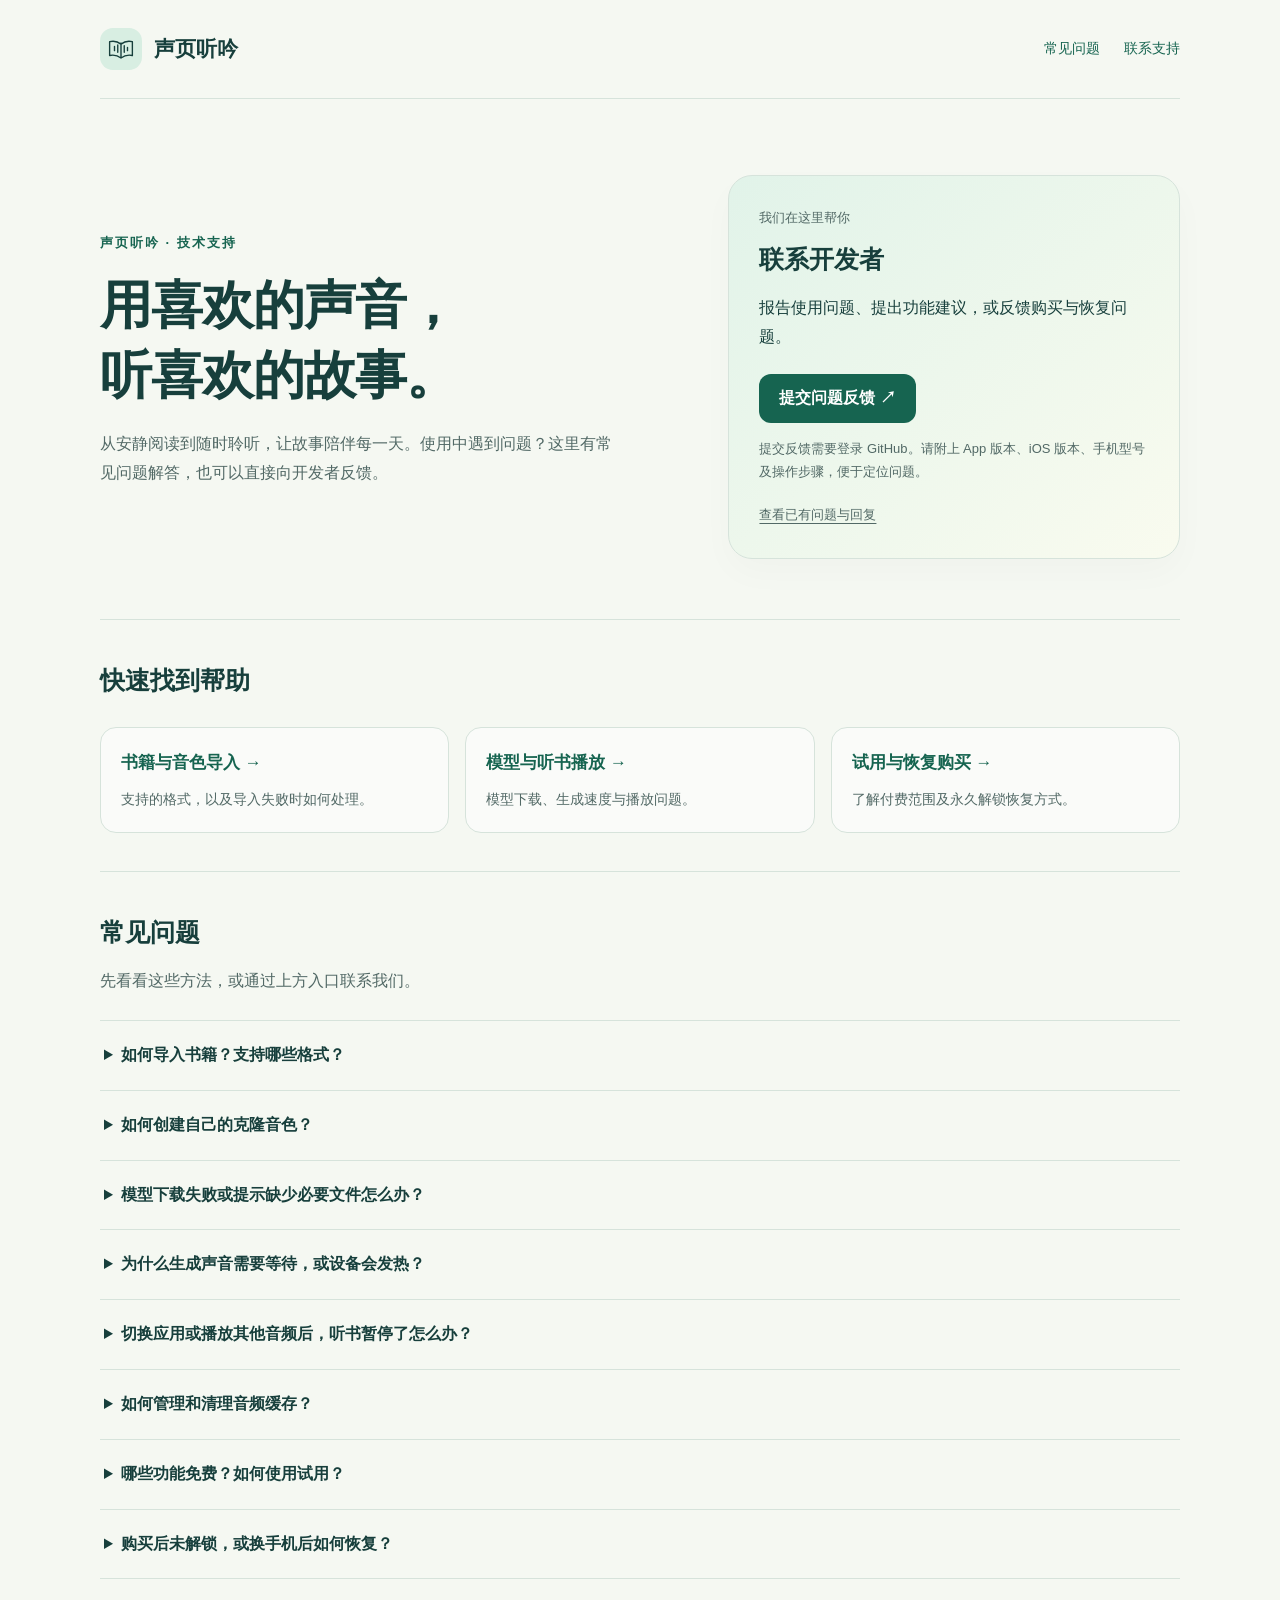
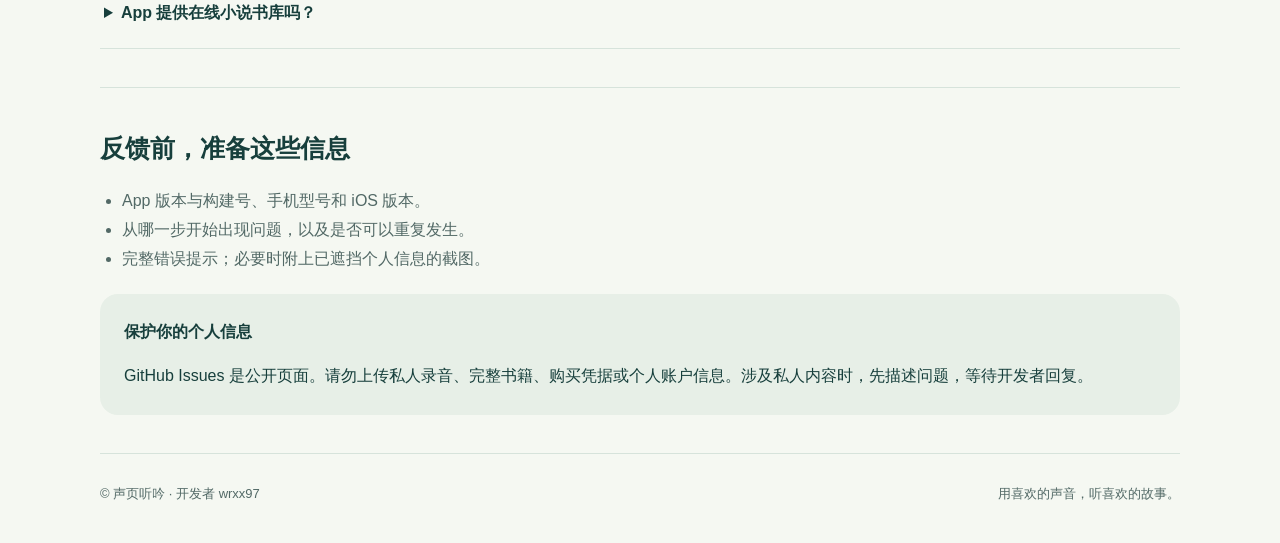
==== index.html @ 34b69666 "Add Shengye Tingyin technical support website" ====
<!doctype html>
<html lang="zh-CN">
<head>
  <meta charset="utf-8">
  <meta name="viewport" content="width=device-width,initial-scale=1">
  <meta name="description" content="声页听吟官方技术支持：书籍导入、克隆音色、模型下载、听书播放与购买恢复的常见问题及反馈入口。">
  <meta name="theme-color" content="#f5f8f2">
  <title>技术支持 · 声页听吟</title>
  <style>
    :root{color-scheme:light;--ink:#173f3c;--muted:#526966;--paper:#f5f8f2;--line:#d6e3db;--green:#166450}*{box-sizing:border-box}html{scroll-behavior:smooth;scroll-padding-top:24px}body{margin:0;background:var(--paper);color:var(--ink);font:16px/1.8 -apple-system,BlinkMacSystemFont,"PingFang SC","Microsoft YaHei",sans-serif}a{color:var(--green);text-underline-offset:4px}a:focus-visible,summary:focus-visible{outline:3px solid #d59b30;outline-offset:5px}header,main,footer{width:min(1080px,calc(100% - 48px));margin:auto}header{display:flex;align-items:center;justify-content:space-between;padding:28px 0;border-bottom:1px solid var(--line)}.brand{display:flex;gap:12px;align-items:center;text-decoration:none;color:var(--ink);font-size:21px;font-weight:650}.mark{width:42px;height:42px;background:#d8eee2;border-radius:13px;padding:8px}.nav{display:flex;gap:24px;font-size:14px}.nav a{text-decoration:none}.hero{display:grid;grid-template-columns:1.25fr 1fr;gap:64px;padding:76px 0 60px;align-items:center}.eyebrow{font-size:13px;letter-spacing:2px;color:var(--green);font-weight:650}h1{font-size:clamp(32px,4.4vw,52px);line-height:1.35;letter-spacing:-1px;margin:16px 0 20px}h2{font-size:25px;margin:0 0 12px}h3{font-size:17px;margin:0 0 8px}p{margin:0 0 16px}.intro{color:var(--muted);max-width:520px}.contact{padding:30px;border:1px solid var(--line);border-radius:24px;background:linear-gradient(140deg,#e1f3e9,#f9fbef);box-shadow:0 14px 35px #193c2c06}.contact-label{font-size:13px;color:var(--muted);margin-bottom:8px}.button{display:inline-flex;justify-content:center;align-items:center;min-height:48px;padding:10px 20px;border-radius:12px;background:var(--green);color:white;text-decoration:none;font-weight:600;margin:6px 0 14px}.small{font-size:13px;color:var(--muted)}.section{padding:38px 0;border-top:1px solid var(--line)}.section-intro{color:var(--muted)}.quick{display:grid;grid-template-columns:repeat(3,1fr);gap:16px;margin-top:24px}.quick a{border:1px solid var(--line);background:#ffffff8c;border-radius:16px;padding:20px;text-decoration:none}.quick p{color:var(--muted);font-size:14px;margin:0}.faq{margin-top:24px;border-top:1px solid var(--line)}details{border-bottom:1px solid var(--line);padding:0 4px}summary{padding:20px 0;cursor:pointer;font-weight:600}details p{max-width:860px;color:var(--muted);padding:0 20px 8px 0}ul{padding-left:22px;color:var(--muted)}.notice{padding:24px;border-radius:18px;background:#e7efe7;margin-top:20px}.notice p:last-child{margin-bottom:0}footer{padding:28px 0 38px;color:var(--muted);font-size:13px;display:flex;justify-content:space-between;gap:16px;border-top:1px solid var(--line)}@media(max-width:700px){header,main,footer{width:calc(100% - 36px)}header{padding:20px 0}.nav{gap:14px}.hero{grid-template-columns:1fr;gap:28px;padding:42px 0}.contact{padding:24px}.quick{grid-template-columns:1fr;gap:12px}.quick a{padding:18px}footer{flex-direction:column;gap:4px}h1{letter-spacing:0}}@media(prefers-reduced-motion:reduce){html{scroll-behavior:auto}}
  </style>
</head>
<body>
  <header>
    <a class="brand" href="./" aria-label="声页听吟技术支持首页"><svg class="mark" viewBox="0 0 32 32" fill="none" aria-hidden="true"><path d="M16 27V8M16 10C11 6 6 6 2 7v17c5-1 10 0 14 3 4-3 9-4 14-3V7c-4-1-9-1-14 3Z" stroke="currentColor" stroke-width="1.7" stroke-linejoin="round"/><path d="M8 13v5m4-7v9m8-8v8m4-6v4" stroke="currentColor" stroke-width="1.7" stroke-linecap="round"/></svg>声页听吟</a>
    <nav class="nav" aria-label="页面导航"><a href="#faq">常见问题</a><a href="#contact">联系支持</a></nav>
  </header>
  <main>
    <section class="hero" aria-labelledby="title">
      <div><div class="eyebrow">声页听吟 · 技术支持</div><h1 id="title">用喜欢的声音，<br>听喜欢的故事。</h1><p class="intro">从安静阅读到随时聆听，让故事陪伴每一天。使用中遇到问题？这里有常见问题解答，也可以直接向开发者反馈。</p></div>
      <aside class="contact" id="contact" aria-labelledby="contact-title"><div class="contact-label">我们在这里帮你</div><h2 id="contact-title">联系开发者</h2><p>报告使用问题、提出功能建议，或反馈购买与恢复问题。</p><a class="button" href="https://github.com/wrxx97/NovelReader-Support/issues/new?template=bug_report.yml">提交问题反馈 <span aria-hidden="true">&nbsp;↗</span></a><p class="small">提交反馈需要登录 GitHub。请附上 App 版本、iOS 版本、手机型号及操作步骤，便于定位问题。</p><a class="small" href="https://github.com/wrxx97/NovelReader-Support/issues">查看已有问题与回复</a></aside>
    </section>
    <section class="section" aria-labelledby="start-title"><h2 id="start-title">快速找到帮助</h2><div class="quick"><a href="#import"><h3>书籍与音色导入 →</h3><p>支持的格式，以及导入失败时如何处理。</p></a><a href="#model"><h3>模型与听书播放 →</h3><p>模型下载、生成速度与播放问题。</p></a><a href="#purchase"><h3>试用与恢复购买 →</h3><p>了解付费范围及永久解锁恢复方式。</p></a></div></section>
    <section class="section" id="faq" aria-labelledby="faq-title"><h2 id="faq-title">常见问题</h2><p class="section-intro">先看看这些方法，或通过上方入口联系我们。</p><div class="faq">
      <details id="import"><summary>如何导入书籍？支持哪些格式？</summary><p>在书架使用导入功能选择 TXT 或未加密的 EPUB 文件，也可以在其他应用中将文件用声页听吟打开并确认导入。TXT 导入支持常见文本编码，导入后会识别章节。遇到失败时，请确认文件已完整下载到本机，且不是受 DRM 保护的电子书。</p></details>
      <details><summary>如何创建自己的克隆音色？</summary><p>进入「音色」页录制参考音频，或导入 WAV、MP3 文件。建议选择单人、清晰、无背景音乐的语音。请仅使用本人或已获得授权的声音。克隆效果会受到参考音频质量、内容及设备性能影响。</p></details>
      <details id="model"><summary>模型下载失败或提示缺少必要文件怎么办？</summary><p>确认网络可用、设备有足够可用空间，再在模型管理中重试。模型尚未准备完成时，克隆听书无法正常生成语音。若重复失败，请反馈完整错误提示、App 版本，以及下载时是否曾切换应用或锁屏。</p></details>
      <details><summary>为什么生成声音需要等待，或设备会发热？</summary><p>克隆语音在设备本地计算，速度与手机性能、文本长度、设备温度有关。可以提前生成所需章节并复用音频缓存。长时间生成时可在设置中开启温度控制，或暂停生成，让设备降温。系统音色朗读可作为另一种听书方式。</p></details>
      <details><summary>切换应用或播放其他音频后，听书暂停了怎么办？</summary><p>其他应用可能占用系统音频会话。回到声页听吟后，使用播放按钮继续。如果状态显示异常或无法恢复，请记录触发步骤并反馈。后台生成任务也可能受系统资源调度影响，已完成的片段可继续复用。</p></details>
      <details><summary>如何管理和清理音频缓存？</summary><p>在设置的听书缓存管理或章节音频管理中查看和清理缓存。清理生成音频后，下一次克隆听书可能需要重新生成；删除前请确认所选书籍或音色范围。</p></details>
      <details id="purchase"><summary>哪些功能免费？如何使用试用？</summary><p>文本阅读和系统音色朗读可免费使用。克隆听书与音频生成功能提供 7 天试用入口，之后可一次性购买永久解锁，无需订阅。实际试用资格、产品信息和价格以 App 内及 Apple 购买界面为准。</p></details>
      <details><summary>购买后未解锁，或换手机后如何恢复？</summary><p>请使用购买时的 Apple 账户登录 App Store，在 App 的解锁页面点击「恢复购买」，并保持网络可用。仍未恢复时，可通过上方入口反馈错误信息。不要在公开反馈中上传完整订单、支付信息或 Apple 账户凭据。</p></details>
      <details><summary>App 提供在线小说书库吗？</summary><p>声页听吟是一款本地书籍阅读与听书工具，不提供在线小说书库。请自行导入有权使用的书籍和参考音频。</p></details>
    </div></section>
    <section class="section" aria-labelledby="feedback-title"><h2 id="feedback-title">反馈前，准备这些信息</h2><ul><li>App 版本与构建号、手机型号和 iOS 版本。</li><li>从哪一步开始出现问题，以及是否可以重复发生。</li><li>完整错误提示；必要时附上已遮挡个人信息的截图。</li></ul><div class="notice"><p><strong>保护你的个人信息</strong></p><p>GitHub Issues 是公开页面。请勿上传私人录音、完整书籍、购买凭据或个人账户信息。涉及私人内容时，先描述问题，等待开发者回复。</p></div></section>
  </main>
  <footer><span>© 声页听吟 · 开发者 wrxx97</span><span>用喜欢的声音，听喜欢的故事。</span></footer>
</body>
</html>
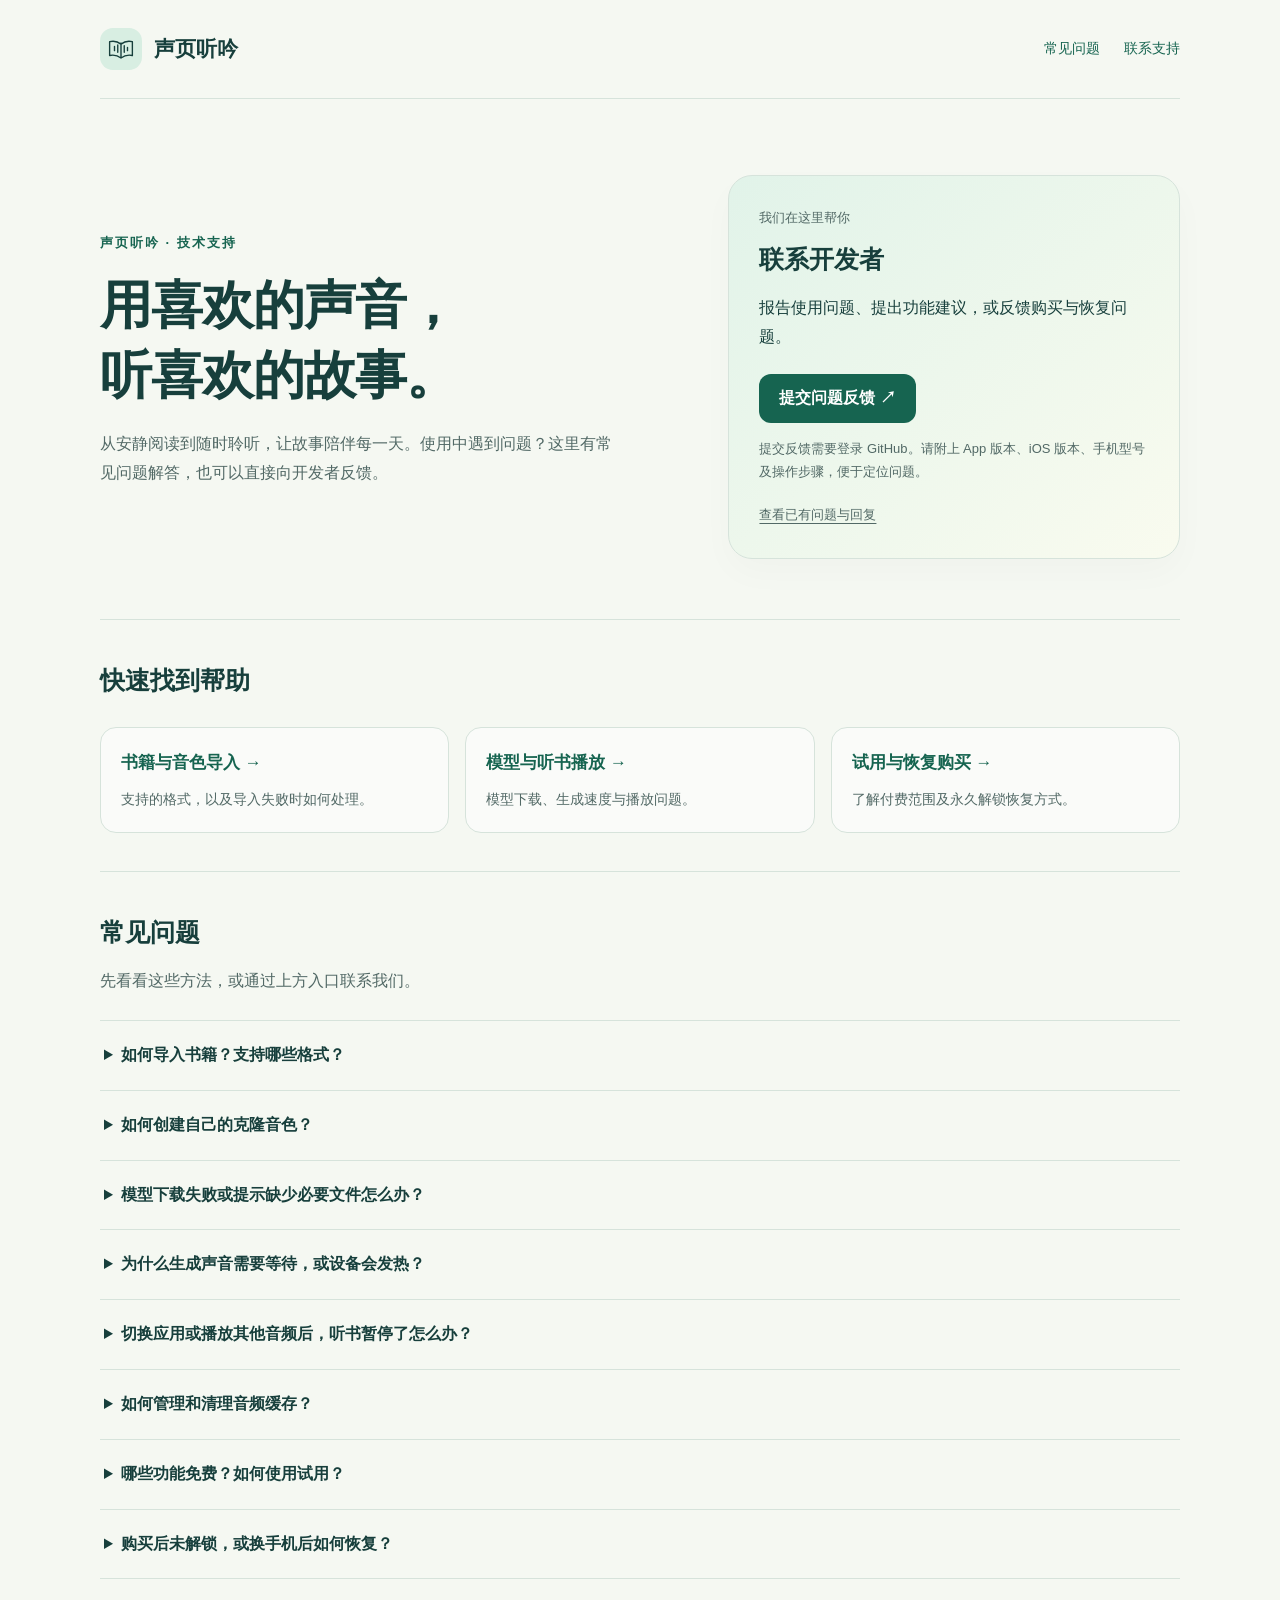
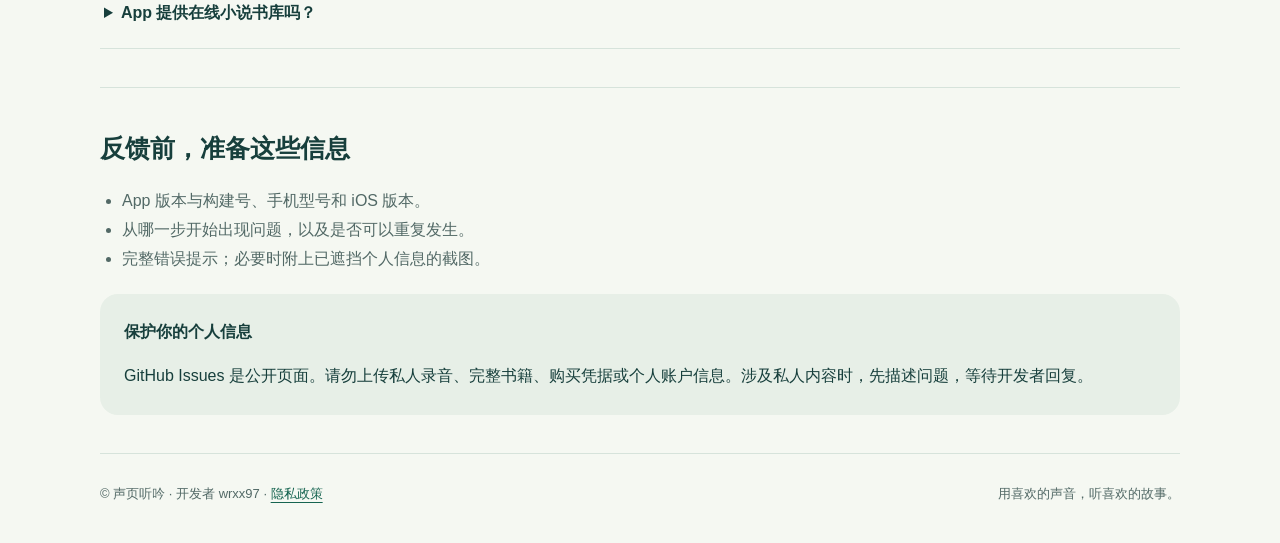
==== commit 4d8c20c6: "Publish privacy policy for App Store submission" ====
--- a/index.html
+++ b/index.html
@@ -34,6 +34,6 @@
     </div></section>
     <section class="section" aria-labelledby="feedback-title"><h2 id="feedback-title">反馈前，准备这些信息</h2><ul><li>App 版本与构建号、手机型号和 iOS 版本。</li><li>从哪一步开始出现问题，以及是否可以重复发生。</li><li>完整错误提示；必要时附上已遮挡个人信息的截图。</li></ul><div class="notice"><p><strong>保护你的个人信息</strong></p><p>GitHub Issues 是公开页面。请勿上传私人录音、完整书籍、购买凭据或个人账户信息。涉及私人内容时，先描述问题，等待开发者回复。</p></div></section>
   </main>
-  <footer><span>© 声页听吟 · 开发者 wrxx97</span><span>用喜欢的声音，听喜欢的故事。</span></footer>
+  <footer><span>© 声页听吟 · 开发者 wrxx97 · <a href="privacy.html">隐私政策</a></span><span>用喜欢的声音，听喜欢的故事。</span></footer>
 </body>
 </html>
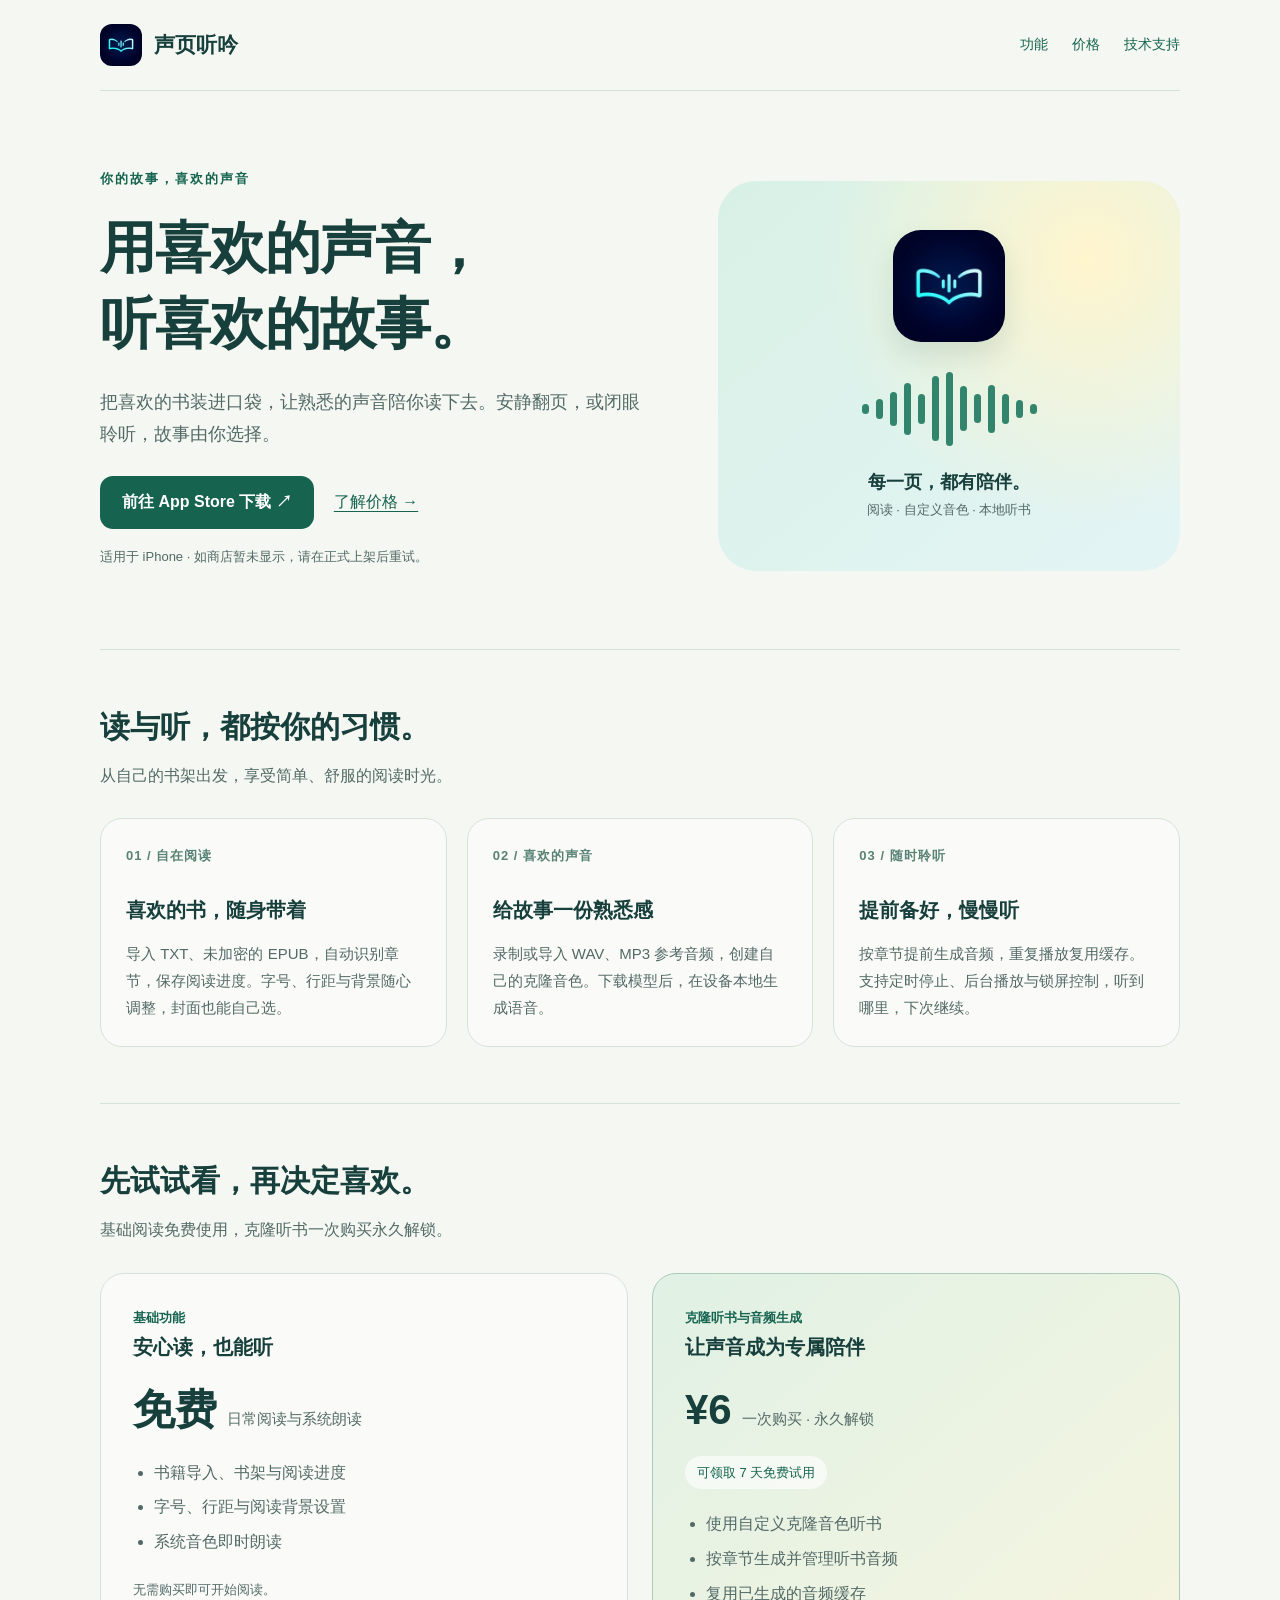
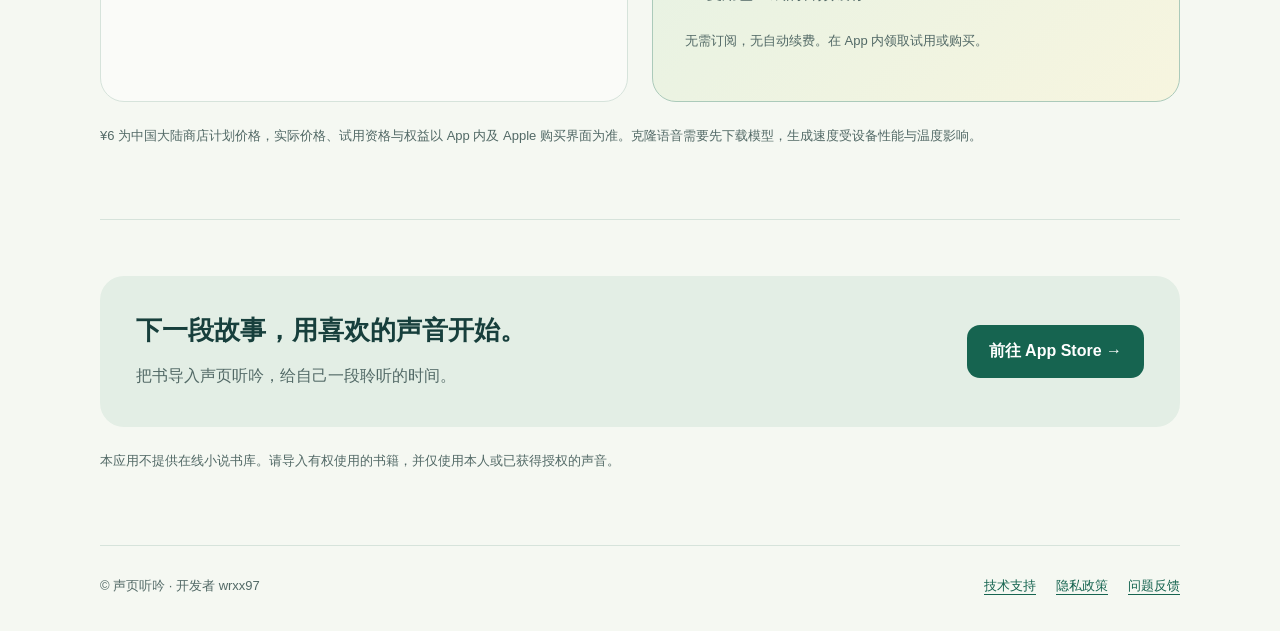
==== commit e50fcfdc: "Add product homepage, pricing and App Store link with official app icon" ====
--- a/index.html
+++ b/index.html
@@ -1,39 +1,16 @@
 <!doctype html>
 <html lang="zh-CN">
 <head>
-  <meta charset="utf-8">
-  <meta name="viewport" content="width=device-width,initial-scale=1">
-  <meta name="description" content="声页听吟官方技术支持：书籍导入、克隆音色、模型下载、听书播放与购买恢复的常见问题及反馈入口。">
-  <meta name="theme-color" content="#f5f8f2">
-  <title>技术支持 · 声页听吟</title>
-  <style>
-    :root{color-scheme:light;--ink:#173f3c;--muted:#526966;--paper:#f5f8f2;--line:#d6e3db;--green:#166450}*{box-sizing:border-box}html{scroll-behavior:smooth;scroll-padding-top:24px}body{margin:0;background:var(--paper);color:var(--ink);font:16px/1.8 -apple-system,BlinkMacSystemFont,"PingFang SC","Microsoft YaHei",sans-serif}a{color:var(--green);text-underline-offset:4px}a:focus-visible,summary:focus-visible{outline:3px solid #d59b30;outline-offset:5px}header,main,footer{width:min(1080px,calc(100% - 48px));margin:auto}header{display:flex;align-items:center;justify-content:space-between;padding:28px 0;border-bottom:1px solid var(--line)}.brand{display:flex;gap:12px;align-items:center;text-decoration:none;color:var(--ink);font-size:21px;font-weight:650}.mark{width:42px;height:42px;background:#d8eee2;border-radius:13px;padding:8px}.nav{display:flex;gap:24px;font-size:14px}.nav a{text-decoration:none}.hero{display:grid;grid-template-columns:1.25fr 1fr;gap:64px;padding:76px 0 60px;align-items:center}.eyebrow{font-size:13px;letter-spacing:2px;color:var(--green);font-weight:650}h1{font-size:clamp(32px,4.4vw,52px);line-height:1.35;letter-spacing:-1px;margin:16px 0 20px}h2{font-size:25px;margin:0 0 12px}h3{font-size:17px;margin:0 0 8px}p{margin:0 0 16px}.intro{color:var(--muted);max-width:520px}.contact{padding:30px;border:1px solid var(--line);border-radius:24px;background:linear-gradient(140deg,#e1f3e9,#f9fbef);box-shadow:0 14px 35px #193c2c06}.contact-label{font-size:13px;color:var(--muted);margin-bottom:8px}.button{display:inline-flex;justify-content:center;align-items:center;min-height:48px;padding:10px 20px;border-radius:12px;background:var(--green);color:white;text-decoration:none;font-weight:600;margin:6px 0 14px}.small{font-size:13px;color:var(--muted)}.section{padding:38px 0;border-top:1px solid var(--line)}.section-intro{color:var(--muted)}.quick{display:grid;grid-template-columns:repeat(3,1fr);gap:16px;margin-top:24px}.quick a{border:1px solid var(--line);background:#ffffff8c;border-radius:16px;padding:20px;text-decoration:none}.quick p{color:var(--muted);font-size:14px;margin:0}.faq{margin-top:24px;border-top:1px solid var(--line)}details{border-bottom:1px solid var(--line);padding:0 4px}summary{padding:20px 0;cursor:pointer;font-weight:600}details p{max-width:860px;color:var(--muted);padding:0 20px 8px 0}ul{padding-left:22px;color:var(--muted)}.notice{padding:24px;border-radius:18px;background:#e7efe7;margin-top:20px}.notice p:last-child{margin-bottom:0}footer{padding:28px 0 38px;color:var(--muted);font-size:13px;display:flex;justify-content:space-between;gap:16px;border-top:1px solid var(--line)}@media(max-width:700px){header,main,footer{width:calc(100% - 36px)}header{padding:20px 0}.nav{gap:14px}.hero{grid-template-columns:1fr;gap:28px;padding:42px 0}.contact{padding:24px}.quick{grid-template-columns:1fr;gap:12px}.quick a{padding:18px}footer{flex-direction:column;gap:4px}h1{letter-spacing:0}}@media(prefers-reduced-motion:reduce){html{scroll-behavior:auto}}
-  </style>
-</head>
-<body>
-  <header>
-    <a class="brand" href="./" aria-label="声页听吟技术支持首页"><svg class="mark" viewBox="0 0 32 32" fill="none" aria-hidden="true"><path d="M16 27V8M16 10C11 6 6 6 2 7v17c5-1 10 0 14 3 4-3 9-4 14-3V7c-4-1-9-1-14 3Z" stroke="currentColor" stroke-width="1.7" stroke-linejoin="round"/><path d="M8 13v5m4-7v9m8-8v8m4-6v4" stroke="currentColor" stroke-width="1.7" stroke-linecap="round"/></svg>声页听吟</a>
-    <nav class="nav" aria-label="页面导航"><a href="#faq">常见问题</a><a href="#contact">联系支持</a></nav>
-  </header>
-  <main>
-    <section class="hero" aria-labelledby="title">
-      <div><div class="eyebrow">声页听吟 · 技术支持</div><h1 id="title">用喜欢的声音，<br>听喜欢的故事。</h1><p class="intro">从安静阅读到随时聆听，让故事陪伴每一天。使用中遇到问题？这里有常见问题解答，也可以直接向开发者反馈。</p></div>
-      <aside class="contact" id="contact" aria-labelledby="contact-title"><div class="contact-label">我们在这里帮你</div><h2 id="contact-title">联系开发者</h2><p>报告使用问题、提出功能建议，或反馈购买与恢复问题。</p><a class="button" href="https://github.com/wrxx97/NovelReader-Support/issues/new?template=bug_report.yml">提交问题反馈 <span aria-hidden="true">&nbsp;↗</span></a><p class="small">提交反馈需要登录 GitHub。请附上 App 版本、iOS 版本、手机型号及操作步骤，便于定位问题。</p><a class="small" href="https://github.com/wrxx97/NovelReader-Support/issues">查看已有问题与回复</a></aside>
-    </section>
-    <section class="section" aria-labelledby="start-title"><h2 id="start-title">快速找到帮助</h2><div class="quick"><a href="#import"><h3>书籍与音色导入 →</h3><p>支持的格式，以及导入失败时如何处理。</p></a><a href="#model"><h3>模型与听书播放 →</h3><p>模型下载、生成速度与播放问题。</p></a><a href="#purchase"><h3>试用与恢复购买 →</h3><p>了解付费范围及永久解锁恢复方式。</p></a></div></section>
-    <section class="section" id="faq" aria-labelledby="faq-title"><h2 id="faq-title">常见问题</h2><p class="section-intro">先看看这些方法，或通过上方入口联系我们。</p><div class="faq">
-      <details id="import"><summary>如何导入书籍？支持哪些格式？</summary><p>在书架使用导入功能选择 TXT 或未加密的 EPUB 文件，也可以在其他应用中将文件用声页听吟打开并确认导入。TXT 导入支持常见文本编码，导入后会识别章节。遇到失败时，请确认文件已完整下载到本机，且不是受 DRM 保护的电子书。</p></details>
-      <details><summary>如何创建自己的克隆音色？</summary><p>进入「音色」页录制参考音频，或导入 WAV、MP3 文件。建议选择单人、清晰、无背景音乐的语音。请仅使用本人或已获得授权的声音。克隆效果会受到参考音频质量、内容及设备性能影响。</p></details>
-      <details id="model"><summary>模型下载失败或提示缺少必要文件怎么办？</summary><p>确认网络可用、设备有足够可用空间，再在模型管理中重试。模型尚未准备完成时，克隆听书无法正常生成语音。若重复失败，请反馈完整错误提示、App 版本，以及下载时是否曾切换应用或锁屏。</p></details>
-      <details><summary>为什么生成声音需要等待，或设备会发热？</summary><p>克隆语音在设备本地计算，速度与手机性能、文本长度、设备温度有关。可以提前生成所需章节并复用音频缓存。长时间生成时可在设置中开启温度控制，或暂停生成，让设备降温。系统音色朗读可作为另一种听书方式。</p></details>
-      <details><summary>切换应用或播放其他音频后，听书暂停了怎么办？</summary><p>其他应用可能占用系统音频会话。回到声页听吟后，使用播放按钮继续。如果状态显示异常或无法恢复，请记录触发步骤并反馈。后台生成任务也可能受系统资源调度影响，已完成的片段可继续复用。</p></details>
-      <details><summary>如何管理和清理音频缓存？</summary><p>在设置的听书缓存管理或章节音频管理中查看和清理缓存。清理生成音频后，下一次克隆听书可能需要重新生成；删除前请确认所选书籍或音色范围。</p></details>
-      <details id="purchase"><summary>哪些功能免费？如何使用试用？</summary><p>文本阅读和系统音色朗读可免费使用。克隆听书与音频生成功能提供 7 天试用入口，之后可一次性购买永久解锁，无需订阅。实际试用资格、产品信息和价格以 App 内及 Apple 购买界面为准。</p></details>
-      <details><summary>购买后未解锁，或换手机后如何恢复？</summary><p>请使用购买时的 Apple 账户登录 App Store，在 App 的解锁页面点击「恢复购买」，并保持网络可用。仍未恢复时，可通过上方入口反馈错误信息。不要在公开反馈中上传完整订单、支付信息或 Apple 账户凭据。</p></details>
-      <details><summary>App 提供在线小说书库吗？</summary><p>声页听吟是一款本地书籍阅读与听书工具，不提供在线小说书库。请自行导入有权使用的书籍和参考音频。</p></details>
-    </div></section>
-    <section class="section" aria-labelledby="feedback-title"><h2 id="feedback-title">反馈前，准备这些信息</h2><ul><li>App 版本与构建号、手机型号和 iOS 版本。</li><li>从哪一步开始出现问题，以及是否可以重复发生。</li><li>完整错误提示；必要时附上已遮挡个人信息的截图。</li></ul><div class="notice"><p><strong>保护你的个人信息</strong></p><p>GitHub Issues 是公开页面。请勿上传私人录音、完整书籍、购买凭据或个人账户信息。涉及私人内容时，先描述问题，等待开发者回复。</p></div></section>
-  </main>
-  <footer><span>© 声页听吟 · 开发者 wrxx97 · <a href="privacy.html">隐私政策</a></span><span>用喜欢的声音，听喜欢的故事。</span></footer>
-</body>
-</html>
+<meta charset="utf-8"><meta name="viewport" content="width=device-width,initial-scale=1"><meta name="description" content="声页听吟：用喜欢的声音，听喜欢的故事。本地电子书阅读与克隆听书，7 天试用，¥6 一次购买永久解锁。"><meta name="theme-color" content="#f5f8f2"><link rel="icon" href="assets/app-icon.png"><title>声页听吟 · 用喜欢的声音，听喜欢的故事</title>
+<style>
+:root{color-scheme:light;--ink:#173f3c;--muted:#526966;--green:#166450;--line:#d6e3db}*{box-sizing:border-box}html{scroll-behavior:smooth;scroll-padding-top:24px}body{margin:0;background:#f5f8f2;color:var(--ink);font:16px/1.8 -apple-system,BlinkMacSystemFont,"PingFang SC","Microsoft YaHei",sans-serif}.wrap{width:min(1080px,calc(100% - 48px));margin:auto}a{color:var(--green);text-underline-offset:4px}a:focus-visible{outline:3px solid #c78a21;outline-offset:5px}header{display:flex;justify-content:space-between;align-items:center;gap:20px;padding:24px 0;border-bottom:1px solid var(--line)}.brand{display:flex;align-items:center;gap:12px;font-size:21px;font-weight:650;color:var(--ink);text-decoration:none}.brand img{width:42px;height:42px;border-radius:12px}nav{display:flex;flex-wrap:wrap;gap:24px;font-size:14px}nav a{text-decoration:none}.hero{display:grid;grid-template-columns:1.2fr 1fr;gap:64px;align-items:center;padding:76px 0 64px}.eyebrow{font-size:13px;letter-spacing:2px;font-weight:650;color:var(--green)}h1{font-size:clamp(34px,4.6vw,56px);line-height:1.35;letter-spacing:-1px;margin:20px 0 24px}h2{font-size:30px;line-height:1.4;margin:0 0 14px}h3{font-size:20px;margin:0 0 12px}p{margin:0 0 16px}.lead{font-size:18px;color:var(--muted)}.actions{display:flex;align-items:center;flex-wrap:wrap;gap:20px;margin:26px 0 16px}.button{display:inline-flex;align-items:center;justify-content:center;min-height:50px;padding:12px 22px;background:var(--green);color:white;font-weight:600;text-decoration:none;border-radius:13px}.small{font-size:13px;color:var(--muted)}.muted{color:var(--muted)}.hero-art{min-height:390px;border-radius:38px;background:radial-gradient(circle at 80% 20%,#fff5cd,transparent 55%),linear-gradient(140deg,#d8f1e5,#e3f4f5);padding:35px;display:flex;flex-direction:column;align-items:center;justify-content:center;overflow:hidden}.hero-icon{width:112px;height:112px;border-radius:28px;box-shadow:0 14px 28px #1b4a3e20}.wave{display:flex;gap:7px;align-items:center;height:74px;margin-top:30px}.wave i{width:7px;background:#32856c;border-radius:10px;height:var(--h)}.art-caption{font-size:18px;font-weight:600;margin:20px 0 0}.section{padding:56px 0;border-top:1px solid var(--line)}.section-head{max-width:640px;margin-bottom:28px}.features{display:grid;grid-template-columns:repeat(3,1fr);gap:20px}.feature{padding:25px;border:1px solid var(--line);border-radius:22px;background:#ffffff80}.number{display:block;color:#598276;font-size:13px;font-weight:600;letter-spacing:1px;margin-bottom:24px}.feature p{color:var(--muted);margin:0;font-size:15px}.pricing{display:grid;grid-template-columns:1fr 1fr;gap:24px}.plan{padding:32px;border:1px solid var(--line);border-radius:24px;background:#ffffff80}.premium{background:linear-gradient(140deg,#e0f1e5,#f7f5df);border-color:#abcaba}.plan-label{font-size:13px;font-weight:650;color:var(--green)}.price{font-size:42px;line-height:1.3;font-weight:650;margin:18px 0}.price span{font-size:15px;font-weight:400;color:var(--muted);margin-left:10px}ul{padding-left:21px;color:var(--muted);margin:18px 0}li{padding:3px 0}.trial{display:inline-block;font-size:13px;background:#ffffffa3;padding:5px 12px;border-radius:100px;color:var(--green)}.download{padding:36px;border-radius:24px;background:#e3eee5;display:flex;align-items:center;justify-content:space-between;gap:32px}.download h2{font-size:26px}.download p{margin:0}.download .button{white-space:nowrap}.notes{margin-top:22px}footer{padding:28px 0 34px;border-top:1px solid var(--line);display:flex;justify-content:space-between;gap:20px;font-size:13px;color:var(--muted)}footer div{display:flex;gap:20px}@media(max-width:760px){.wrap{width:calc(100% - 36px)}header{align-items:flex-start;gap:12px}.brand{font-size:18px;white-space:nowrap}.brand img{width:32px;height:32px;border-radius:9px}nav{gap:12px;font-size:13px;justify-content:flex-end}.hero{grid-template-columns:1fr;padding:44px 0;gap:30px}h1{letter-spacing:0}.hero-art{min-height:290px;padding:24px}.features,.pricing{grid-template-columns:1fr}.number{margin-bottom:12px}.section{padding:36px 0}.download{flex-direction:column;align-items:flex-start;padding:26px;gap:22px}.plan{padding:26px}footer{flex-direction:column;gap:12px}h2{font-size:26px}}@media(prefers-reduced-motion:reduce){html{scroll-behavior:auto}}
+</style></head>
+<body><div class="wrap">
+<header><a class="brand" href="./"><img src="assets/app-icon.png" alt="" width="42" height="42">声页听吟</a><nav aria-label="主导航"><a href="#features">功能</a><a href="#pricing">价格</a><a href="support.html">技术支持</a></nav></header>
+<main>
+<section class="hero" aria-labelledby="hero-title"><div><div class="eyebrow">你的故事，喜欢的声音</div><h1 id="hero-title">用喜欢的声音，<br>听喜欢的故事。</h1><p class="lead">把喜欢的书装进口袋，让熟悉的声音陪你读下去。安静翻页，或闭眼聆听，故事由你选择。</p><div class="actions"><a class="button" href="https://apps.apple.com/cn/app/id6832138191">前往 App Store 下载 ↗</a><a href="#pricing">了解价格 →</a></div><p class="small">适用于 iPhone · 如商店暂未显示，请在正式上架后重试。</p></div><div class="hero-art"><img class="hero-icon" src="assets/app-icon.png" width="112" height="112" alt="声页听吟正式 App 图标"><div class="wave" aria-hidden="true"><i style="--h:10px"></i><i style="--h:20px"></i><i style="--h:34px"></i><i style="--h:52px"></i><i style="--h:30px"></i><i style="--h:65px"></i><i style="--h:74px"></i><i style="--h:45px"></i><i style="--h:29px"></i><i style="--h:48px"></i><i style="--h:30px"></i><i style="--h:18px"></i><i style="--h:10px"></i></div><p class="art-caption">每一页，都有陪伴。</p><span class="small">阅读 · 自定义音色 · 本地听书</span></div></section>
+<section class="section" id="features" aria-labelledby="features-title"><div class="section-head"><h2 id="features-title">读与听，都按你的习惯。</h2><p class="muted">从自己的书架出发，享受简单、舒服的阅读时光。</p></div><div class="features"><article class="feature"><span class="number">01 / 自在阅读</span><h3>喜欢的书，随身带着</h3><p>导入 TXT、未加密的 EPUB，自动识别章节，保存阅读进度。字号、行距与背景随心调整，封面也能自己选。</p></article><article class="feature"><span class="number">02 / 喜欢的声音</span><h3>给故事一份熟悉感</h3><p>录制或导入 WAV、MP3 参考音频，创建自己的克隆音色。下载模型后，在设备本地生成语音。</p></article><article class="feature"><span class="number">03 / 随时聆听</span><h3>提前备好，慢慢听</h3><p>按章节提前生成音频，重复播放复用缓存。支持定时停止、后台播放与锁屏控制，听到哪里，下次继续。</p></article></div></section>
+<section class="section" id="pricing" aria-labelledby="pricing-title"><div class="section-head"><h2 id="pricing-title">先试试看，再决定喜欢。</h2><p class="muted">基础阅读免费使用，克隆听书一次购买永久解锁。</p></div><div class="pricing"><article class="plan"><div class="plan-label">基础功能</div><h3>安心读，也能听</h3><div class="price">免费<span>日常阅读与系统朗读</span></div><ul><li>书籍导入、书架与阅读进度</li><li>字号、行距与阅读背景设置</li><li>系统音色即时朗读</li></ul><p class="small">无需购买即可开始阅读。</p></article><article class="plan premium"><div class="plan-label">克隆听书与音频生成</div><h3>让声音成为专属陪伴</h3><div class="price">¥6<span>一次购买 · 永久解锁</span></div><span class="trial">可领取 7 天免费试用</span><ul><li>使用自定义克隆音色听书</li><li>按章节生成并管理听书音频</li><li>复用已生成的音频缓存</li></ul><p class="small">无需订阅，无自动续费。在 App 内领取试用或购买。</p></article></div><p class="small notes">¥6 为中国大陆商店计划价格，实际价格、试用资格与权益以 App 内及 Apple 购买界面为准。克隆语音需要先下载模型，生成速度受设备性能与温度影响。</p></section>
+<section class="section" aria-labelledby="download-title"><div class="download"><div><h2 id="download-title">下一段故事，用喜欢的声音开始。</h2><p class="muted">把书导入声页听吟，给自己一段聆听的时间。</p></div><a class="button" href="https://apps.apple.com/cn/app/id6832138191">前往 App Store →</a></div><p class="small notes">本应用不提供在线小说书库。请导入有权使用的书籍，并仅使用本人或已获得授权的声音。</p></section>
+</main><footer><span>© 声页听吟 · 开发者 wrxx97</span><div><a href="support.html">技术支持</a><a href="privacy.html">隐私政策</a><a href="https://github.com/wrxx97/NovelReader-Support/issues">问题反馈</a></div></footer>
+</div></body></html>
